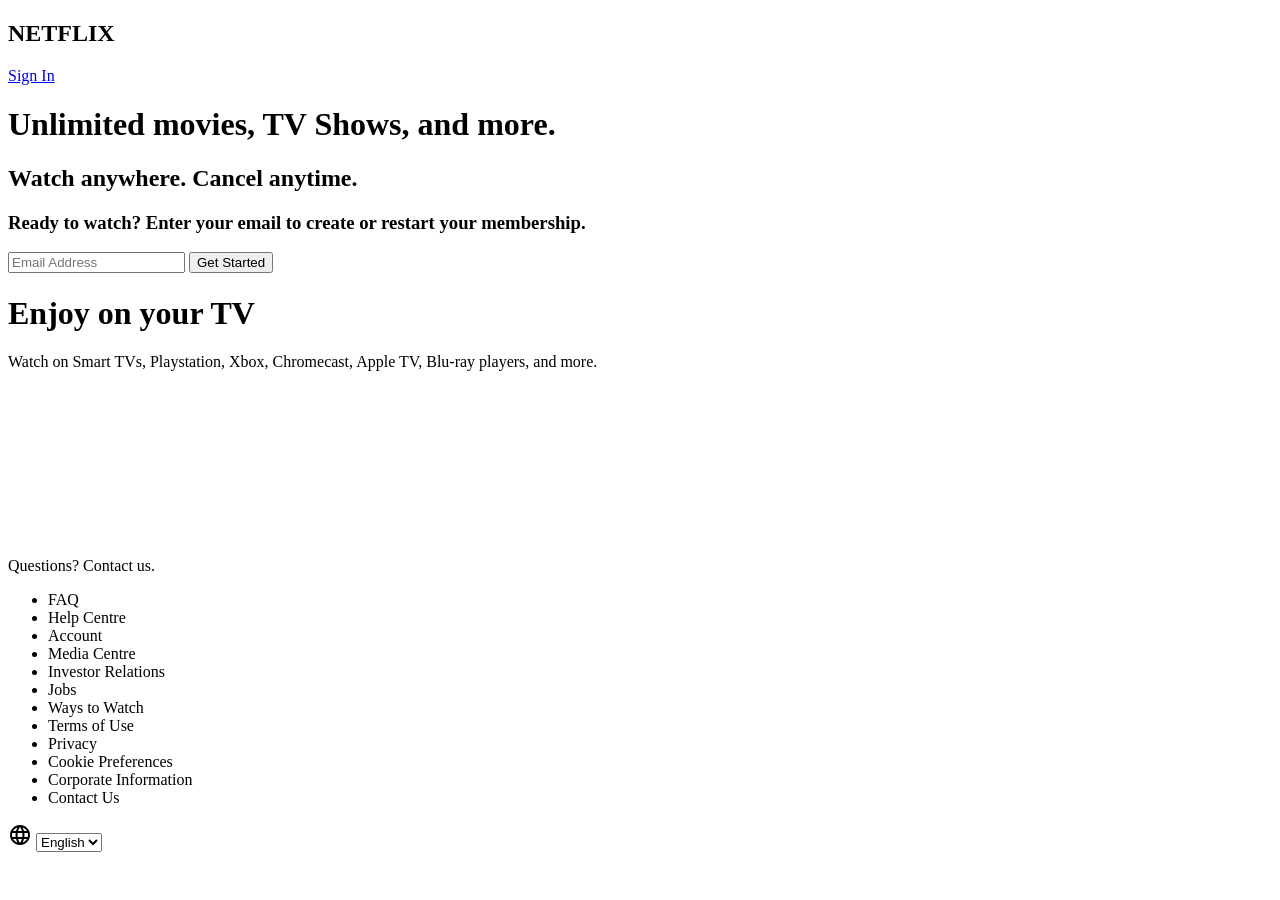
==== Netflix-project.html @ ba579462 "Add files via upload" ====
<!DOCTYPE html>
<html lang="en">

<head>
    <meta charset="UTF-8">
    <meta http-equiv="X-UA-Compatible" content="IE=edge">
    <meta name="viewport" content="width=device-width, initial-scale=1.0">

    <!-- CSS LINK -->
    <link rel="stylesheet" href="./contact-us/style.css">

    <!-- Icons -->
    <link href="https://fonts.googleapis.com/icon?family=Material+Icons" rel="stylesheet">

    <title>Netflix Clone</title>
</head>

<body>

    <div class="banner-wrap">
        <div class="overlay"></div>

        <!-- NAVBAR -->
        <div class="navbar">
            <h2 class="logo">NETFLIX</h2>
            <a href="https://www.netflix.com/login">Sign In</a>
        </div>

        <!-- HERO CONTENT -->
        <div class="banner-container">
            <h1 class="card-title">Unlimited movies, TV Shows, and more.</h1>
            <h2 class="card-subtitle">Watch anywhere. Cancel anytime.</h2>

            <form class="form">
                <h3 class="email-form-title">
                    Ready to watch? Enter your email to create or restart your membership.
                </h3>

                <div class="get-started-form">
                    <input type="email" placeholder="Email Address">
                    <button>Get Started</button>
                </div>
            </form>
        </div>
    </div>

    <!-- INFO SECTION -->
    <div class="info-container">
        <div class="info">
            <h1 class="card-title">Enjoy on your TV</h1>
            <p class="card-subtitle">
                Watch on Smart TVs, Playstation, Xbox, Chromecast, Apple TV,
                Blu-ray players, and more.
            </p>
        </div>

        <div class="tv-container">
            <img src="https://assets.nflxext.com/ffe/siteui/acquisition/ourStory/fuji/desktop/tv.png" alt="">
            <video autoplay playsinline muted loop>
                <source src="https://assets.nflxext.com/ffe/siteui/acquisition/ourStory/fuji/desktop/video-tv-in-0819.m4v"
                    type="video/mp4">
            </video>
        </div>
    </div>

    <!-- FOOTER -->
    <div class="footer">
        <div class="footer-items">

            <p class="questions-title">Questions? Contact us.</p>

            <ul class="footer-links">
                <li>FAQ</li>
                <li>Help Centre</li>
                <li>Account</li>
                <li>Media Centre</li>
                <li>Investor Relations</li>
                <li>Jobs</li>
                <li>Ways to Watch</li>
                <li>Terms of Use</li>
                <li>Privacy</li>
                <li>Cookie Preferences</li>
                <li>Corporate Information</li>
                <li>Contact Us</li>
            </ul>

            <div class="language">
                <i class="material-icons">language</i>
                <select>
                    <option>English</option>
                    <option>Swahili</option>
                </select>
            </div>

        </div>
    </div>

</body>
</html>
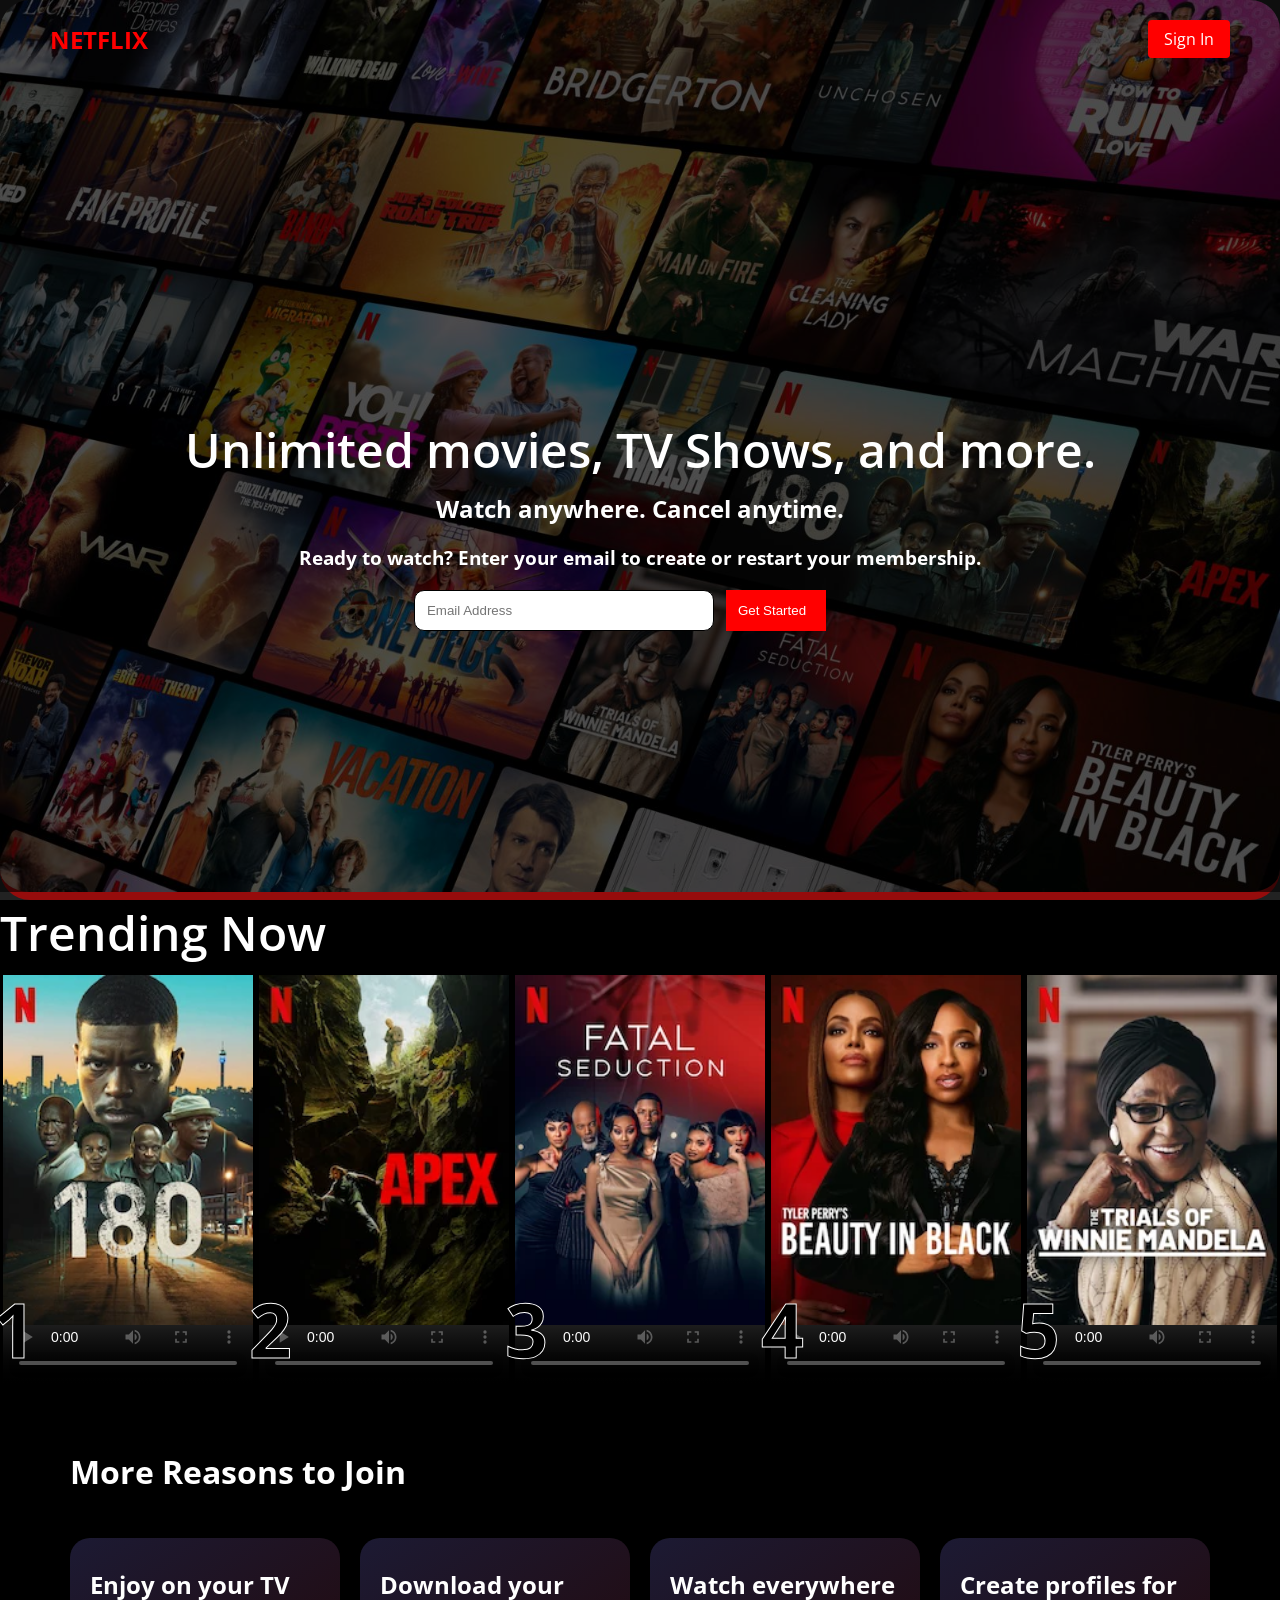
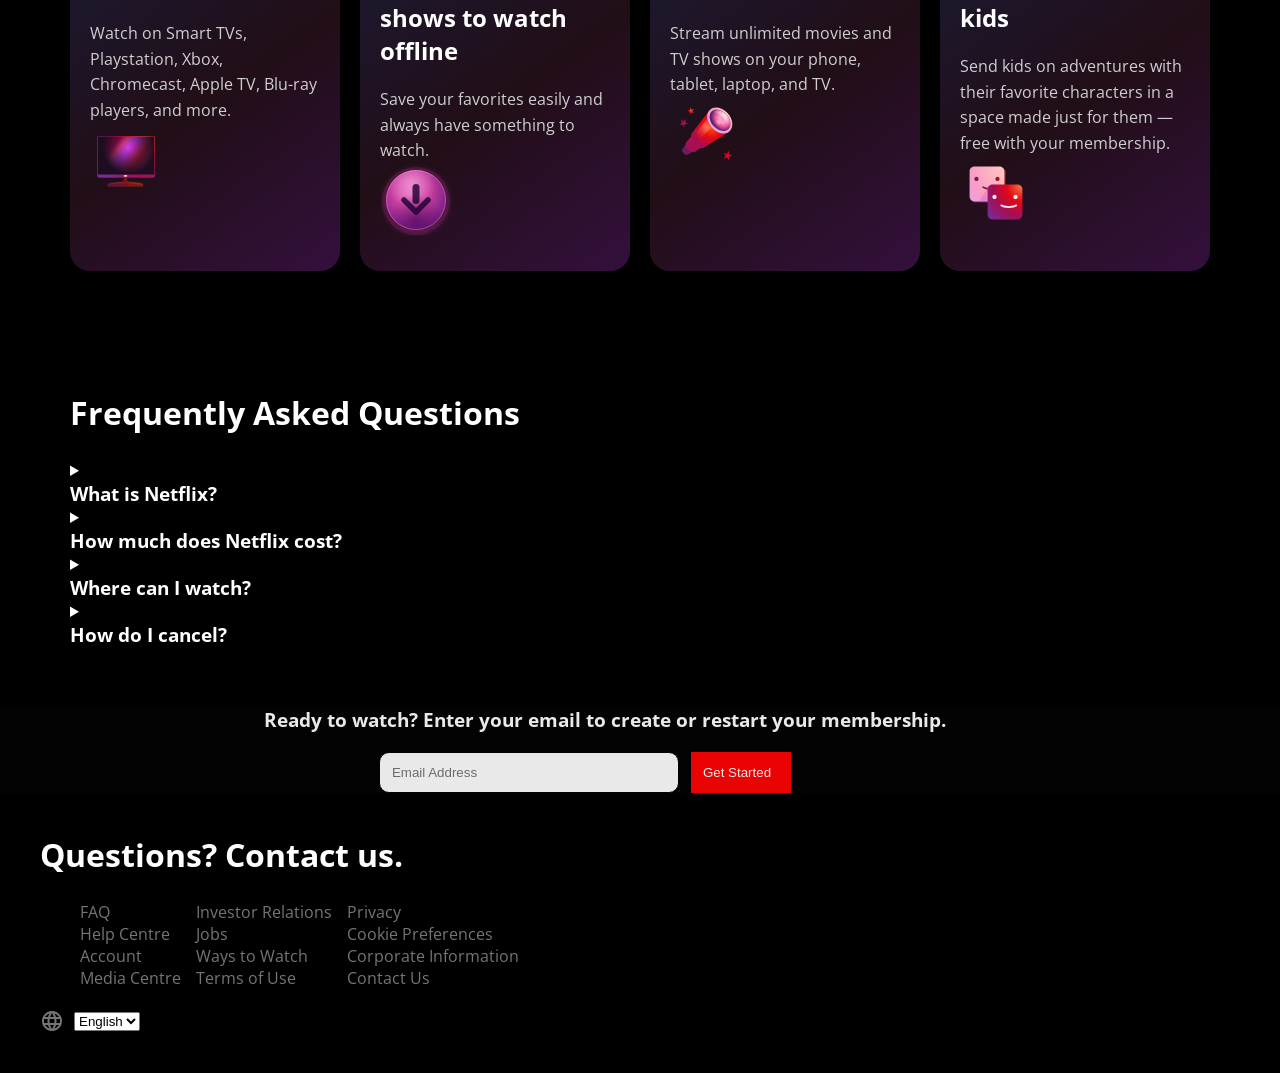
==== commit 5b03503c: "I have made the top section of the dummy Netflix clone and made an email input and then I made a tre" ====
--- a/Netflix-project.html
+++ b/Netflix-project.html
@@ -1,99 +1,248 @@
-<!DOCTYPE html>
-<html lang="en">
-
-<head>
-    <meta charset="UTF-8">
-    <meta http-equiv="X-UA-Compatible" content="IE=edge">
-    <meta name="viewport" content="width=device-width, initial-scale=1.0">
-
-    <!-- CSS LINK -->
-    <link rel="stylesheet" href="./contact-us/style.css">
-
-    <!-- Icons -->
-    <link href="https://fonts.googleapis.com/icon?family=Material+Icons" rel="stylesheet">
-
-    <title>Netflix Clone</title>
-</head>
-
-<body>
-
-    <div class="banner-wrap">
-        <div class="overlay"></div>
-
-        <!-- NAVBAR -->
-        <div class="navbar">
-            <h2 class="logo">NETFLIX</h2>
-            <a href="https://www.netflix.com/login">Sign In</a>
-        </div>
-
-        <!-- HERO CONTENT -->
-        <div class="banner-container">
-            <h1 class="card-title">Unlimited movies, TV Shows, and more.</h1>
-            <h2 class="card-subtitle">Watch anywhere. Cancel anytime.</h2>
-
-            <form class="form">
-                <h3 class="email-form-title">
-                    Ready to watch? Enter your email to create or restart your membership.
-                </h3>
-
-                <div class="get-started-form">
-                    <input type="email" placeholder="Email Address">
-                    <button>Get Started</button>
-                </div>
-            </form>
-        </div>
-    </div>
-
-    <!-- INFO SECTION -->
-    <div class="info-container">
-        <div class="info">
-            <h1 class="card-title">Enjoy on your TV</h1>
-            <p class="card-subtitle">
-                Watch on Smart TVs, Playstation, Xbox, Chromecast, Apple TV,
-                Blu-ray players, and more.
-            </p>
-        </div>
-
-        <div class="tv-container">
-            <img src="https://assets.nflxext.com/ffe/siteui/acquisition/ourStory/fuji/desktop/tv.png" alt="">
-            <video autoplay playsinline muted loop>
-                <source src="https://assets.nflxext.com/ffe/siteui/acquisition/ourStory/fuji/desktop/video-tv-in-0819.m4v"
-                    type="video/mp4">
-            </video>
-        </div>
-    </div>
-
-    <!-- FOOTER -->
-    <div class="footer">
-        <div class="footer-items">
-
-            <p class="questions-title">Questions? Contact us.</p>
-
-            <ul class="footer-links">
-                <li>FAQ</li>
-                <li>Help Centre</li>
-                <li>Account</li>
-                <li>Media Centre</li>
-                <li>Investor Relations</li>
-                <li>Jobs</li>
-                <li>Ways to Watch</li>
-                <li>Terms of Use</li>
-                <li>Privacy</li>
-                <li>Cookie Preferences</li>
-                <li>Corporate Information</li>
-                <li>Contact Us</li>
-            </ul>
-
-            <div class="language">
-                <i class="material-icons">language</i>
-                <select>
-                    <option>English</option>
-                    <option>Swahili</option>
-                </select>
-            </div>
-
-        </div>
-    </div>
-
-</body>
+<!DOCTYPE html>
+<html lang="en">
+
+<head>
+    <meta charset="UTF-8">
+    <meta http-equiv="X-UA-Compatible" content="IE=edge">
+    <meta name="viewport" content="width=device-width, initial-scale=1.0">
+    <meta name="description" content="A simple Netflix clone for educational purposes and Not for personal use or advertising use, Im am just learning how to use Html, CSS and JavaScript.">
+    <meta name="author" content="Mukelani Sindana">
+
+    
+    <link rel="stylesheet" href="style.css">
+
+    
+    <link href="https://fonts.googleapis.com/icon?family=Material+Icons" rel="stylesheet">
+
+    <title>DummyNetflix Clone</title>
+</head>
+
+<body>
+
+    <div class="banner-wrap">
+        <div class="overlay"></div>
+
+        
+        <div class="navbar">
+            <h2 class="logo">NETFLIX</h2>
+            <a href="https://www.netflix.com/login">Sign In</a>
+        </div>
+
+        
+        <div class="banner-container">
+            <h1 class="card-title">Unlimited movies, TV Shows, and more.</h1>
+            <h2 class="card-subtitle">Watch anywhere. Cancel anytime.</h2>
+
+            <form class="form">
+                <h3 class="email-form-title">
+                    Ready to watch? Enter your email to create or restart your membership.
+                </h3>
+
+                <div class="get-started-form">
+                    <input type="email" placeholder="Email Address">
+                    <button>Get Started</button>
+                </div>
+            </form>
+        </div>
+     </div>
+
+
+     <section class="Trending_Now">
+        <h3 class="card-title">Trending Now</h3>
+
+        <div class="slide-wrapper">
+            <div class="slide">
+                <img src="./assets/AAAABZv4NK5_NYPhLzRTN_5V584FKcIVxHbNZ9Yrj46PSAn2INqfrIaUuw7-u509dvCwniC_ievId5dVS6abM7eLFq7KAOQscrYRMV3cXzRTJkkZ5j7FOjTA0ADAmeSO28xvxE0E.webp" >
+                <video width="250px" height="60px" controls>
+                    <source src="./assets/AAAABZv4NK5_NYPhLzRTN_5V584FKcIVxHbNZ9Yrj46PSAn2INqfrIaUuw7-u509dvCwniC_ievId5dVS6abM7eLFq7KAOQscrYRMV3cXzRTJkkZ5j7FOjTA0ADAmeSO28xvxE0E.mp4" type="video/mp4">
+                </video>
+                <span>1</span>
+            </div>
+            <div class="slide">
+                <img src="./assets/AAAABTiNrZ_1C7knUHohvdsU_4PKLRl59bKubAsfjF3rpUGmLRRBt4WqC3mtPL8CZOzEBG9EWB2_j-zxsjyw9fytCy_Td3cx3i6Y79WfBsbxY5zhiEJqrpXLSMCLwsc_WQLxExa2.webp" >
+                <video width="250px" height="60px" controls>
+                    <source src="./assets/AAAABTiNrZ_1C7knUHohvdsU_4PKLRl59bKubAsfjF3rpUGmLRRBt4WqC3mtPL8CZOzEBG9EWB2_j-zxsjyw9fytCy_Td3cx3i6Y79WfBsbxY5zhiEJqrpXLSMCLwsc_WQLxExa2.mp4" type="video/mp4">
+                </video>
+                <span>2</span>
+            </div>
+            <div class="slide">
+                <img src="./assets/AAAABS8lvW_8XfYxgwQWyQZyy_B-NvtRCUUlhTuz-Sbypa6tQzYX1T1105FjdIjSuIW0bYR47h-5QYkxtw9ziu1Pcdt9XQ-Eymm9K2ucRo8C865uJLGRfkU9qEG6wa7cAxoKWr-n.webp" >
+                <video width="250px" height="60px" controls>
+                    <source src="./assets/AAAABS8lvW_8XfYxgwQWyQZyy_B-NvtRCUUlhTuz-Sbypa6tQzYX1T1105FjdIjSuIW0bYR47h-5QYkxtw9ziu1Pcdt9XQ-Eymm9K2ucRo8C865uJLGRfkU9qEG6wa7cAxoKWr-n.mp4" type="video/mp4">
+                </video>
+                <span>3</span>
+            </div>
+            <div class="slide">
+                <img src="./assets/AAAABVEtdUZiz4F_VvRar_YRYkemWQzwLgXXV3Rb09mIeldUR-FE4-C7pGxRK25v2LwdjxDmfZFrXUnFeRkiZFE-ytZMaWLGwBi0X2HaLi7OHyWJXa5pxJAztWNwovRZ39Ou52zy.webp" >
+                <video width="250px" height="60px" controls>
+                    <source src="./assets/AAAABVEtdUZiz4F_VvRar_YRYkemWQzwLgXXV3Rb09mIeldUR-FE4-C7pGxRK25v2LwdjxDmfZFrXUnFeRkiZFE-ytZMaWLGwBi0X2HaLi7OHyWJXa5pxJAztWNwovRZ39Ou52zy.mp4" type="video/mp4">
+                </video>
+                <span>4</span>
+            </div>
+            <div class="slide">
+                <img src="./assets/AAAABTB2hzg_sN2ugdmGmdiLNnOsJeOZuMc2ICY7xjqraXkxVLNJuCaxR4D-pR1KWtSrNqjwZw2UfpuUoJbdI4tYruF7ZpN9UhHsQ_G-LABBSduMjs95t3zml62Gz_vQWG0OotQj.webp" >
+                <video width="250px" height="60px" controls>
+                    <source src="./assets/AAAABTB2hzg_sN2ugdmGmdiLNnOsJeOZuMc2ICY7xjqraXkxVLNJuCaxR4D-pR1KWtSrNqjwZw2UfpuUoJbdI4tYruF7ZpN9UhHsQ_G-LABBSduMjs95t3zml62Gz_vQWG0OotQj.mp4" type="video/mp4">
+                </video>
+                <span>5</span>
+            </div>
+        </div>
+     </section>
+
+     <section class="reasons">
+
+     <h2 class="reasons-title">More Reasons to Join</h2>
+
+     <div class="reasons-container">
+
+        <div class="reason-card">
+            <h3>Enjoy on your TV</h3>
+
+            <p>
+                Watch on Smart TVs, Playstation, Xbox,
+                Chromecast, Apple TV, Blu-ray players,
+                and more.
+            </p>
+
+            <img src="./assets/download.svg" alt="">
+
+        </div>
+
+     </div>
+
+     <div class="reasons-container">
+
+        <div class="reason-card">
+            <h3>Download your shows to watch offline</h3>
+
+            <p>
+                Save your favorites easily and always have something to watch.
+            </p>
+
+            <img src="./assets/download-icon (1).svg" alt="">
+
+        </div>
+
+       </div>
+       <div class="reason-card">
+            <h3>Watch everywhere</h3>
+
+            <p>
+                Stream unlimited movies and TV shows on your phone, tablet, laptop, and TV.
+            </p>
+
+            <img src="./assets/telescope-icon.svg" alt="">
+
+        </div>
+
+        </div>
+       <div class="reason-card">
+            <h3>Create profiles for kids</h3>
+
+            <p>
+                Send kids on adventures with their favorite characters in a space made just for them — free with your membership.
+            </p>
+
+            <img src="./assets/profiles-icon.svg" alt="">
+
+        </div>
+
+     </div>
+     </section>
+     <section class="FAQ1">
+      <h3 class="questions-title">Frequently Asked Questions</h3>
+       <div class="questions-container">
+
+        <div class="question-card">
+            <details>
+           <summary> <h3>What is Netflix?</h3></summary>
+            
+                <p>
+                    Netflix is a streaming service that offers a wide variety of award-winning TV shows, movies, anime, documentaries, and more on thousands of internet-connected devices.
+                </p>
+            </details>
+
+        </div>
+
+        <div class="question-card">
+            <details>
+            <summary><h3>How much does Netflix cost?</h3></summary>
+            
+                <p>
+                    Watch Netflix on your smartphone, tablet, Smart TV, laptop, or streaming device, all for one low monthly price. Plans range from R99 to R199 a month. No extra costs, no contracts.
+                </p>
+            </details>
+
+        </div>
+
+        <div class="question-card">
+            <details>
+            <summary><h3>Where can I watch?</h3></summary>
+                <p>
+                    Watch anywhere, anytime. Sign in with your Netflix account to watch instantly on the web at netflix.com from your personal computer or on any internet-connected device that offers the Netflix app, including smart TVs, smartphones, tablets, streaming media players and game consoles.
+                </p>
+            </details>
+
+        </div>
+
+        <div class="question-card">
+            <details>
+            <summary><h3>How do I cancel?</h3></summary>
+            <p>
+                Netflix is flexible. There are no pesky contracts and no commitments. You can easily cancel your account online in two clicks. There are no cancellation fees – start or stop your account anytime.
+            </p>
+         </details>
+
+        </div>
+      </section>
+
+       <div class="email">
+        <h3 class="email-title">Ready to watch? Enter your email to create or restart your membership.</h3>
+
+        <div class="get-started-form">
+            <input type="email" placeholder="Email Address">
+            <button>Get Started</button>
+        </div>
+        
+       </div>
+
+    
+     <div class="footer">
+        <div class="footer-items">
+
+            <p class="questions-title">Questions? Contact us.</p>
+
+            <ul class="footer-links">
+                <section class="Q1">
+                <li>FAQ</li>
+                <li>Help Centre</li>
+                <li>Account</li>
+                <li>Media Centre</li>
+                       </section>
+             <section class="Q2">
+                <li>Investor Relations</li>
+                <li>Jobs</li>
+                <li>Ways to Watch</li>
+                <li>Terms of Use</li>
+                        </section>
+                <section class="Q3">
+                <li>Privacy</li>
+                <li>Cookie Preferences</li>
+                <li>Corporate Information</li>
+                <li>Contact Us</li>
+               </section>
+            </ul>
+
+            <div class="language">
+                <i class="material-icons">language</i>
+                <select>
+                    <option>English</option>
+                    <option>Swahili</option>
+                </select>
+            </div>
+
+        </div>
+    </div>
+
+</body>
 </html>
--- a/style.css
+++ b/style.css
@@ -0,0 +1,242 @@
+@import url('https://fonts.googleapis.com/css2?family=Open+Sans:wght@400;600;700&display=swap');
+
+* {
+    box-sizing: border-box;
+    margin: 0;
+    text-decoration: none;
+}
+
+body {
+    font-family: 'Open Sans', sans-serif;
+    background-color: #222;
+}
+
+.card-title {
+    font-size: 3rem;
+    margin-bottom: 10px;
+    font-weight: 600;
+}
+
+.card-subtitle {
+    font-size: 1.5rem;
+    margin-bottom: 20px;
+}
+
+.banner-wrap {
+    position: relative;
+    background-image: url("./assets/ZA-en-20260504-TRIFECTA-perspective_94520d24-9c01-4049-a57b-c8b6a0042825_large.jpg");
+    background-size: cover;
+    background-repeat: no-repeat;
+    background-position: center;
+    height: 100vh;
+    border-bottom: 8px solid #960c0c;
+    border-radius: 30px;
+}
+
+.slide-wrapper {
+    display: flex;
+    justify-content: space-around;
+}
+
+.slide {
+    position: relative;
+    display: inline-block;
+    transition: transform 0.4s ease-in-out;
+    cursor: pointer;
+}
+
+.slide img {
+    display: block;
+    width: 100%;
+    transition: transform 0.4s ease-in-out;
+}
+
+.slide:hover {
+    transform: scale(1.08);
+}
+
+.slide span {
+    font-weight: bold;
+    font-size: 75px;
+    -webkit-text-stroke: 1px white;
+    position: absolute;
+    left: -10px;
+    bottom: 10px;
+    color: black;
+}
+
+.overlay {
+    position: absolute;
+    top: 0;
+    left: 0;
+    width: 100%;
+    height: 100%;
+    background: rgba(0,0,0,0.6);
+}
+
+.navbar {
+    display: flex;
+    justify-content: space-between;
+    align-items: center;
+    padding: 20px 50px;
+    position: relative;
+    z-index: 2;
+}
+
+.logo {
+    color: red;
+    font-weight: 700;
+}
+
+.navbar a {
+    background: red;
+    color: white;
+    padding: 8px 16px;
+    border-radius: 4px;
+}
+
+.banner-container {
+    position: relative;
+    z-index: 2;
+    color: white;
+    text-align: center;
+    top: 50%;
+    transform: translateY(-50%);
+}
+
+
+
+.Trending_Now {
+    color: white;
+    background-color: black;
+}
+
+.get-started-form {
+    display: flex;
+    justify-content: center;
+    margin-top: 20px;
+    padding-right: 40px;
+    border-radius: 5px;
+}
+
+.get-started-form input {
+    padding: 12px;
+    width: 300px;
+    border: 1px solid black;
+    border-radius: 10px;
+}
+
+.get-started-form button {
+    padding-left: 12px;
+    padding-right: 20px;
+    margin-left: 12px;
+    background: red;
+    color: white;
+    border: none;
+    cursor: pointer;
+}
+
+.reasons {
+    background: black;
+    color: white;
+    padding: 60px 70px;
+    display: grid;
+    grid-template-columns: repeat(4, minmax(0, 1fr));
+    gap: 20px;
+}
+
+.reasons-title {
+    font-size: 2rem;
+    margin-bottom: 25px;
+    font-weight: 700;
+    grid-column: 1 / -1;
+}
+
+.reasons-container {
+    display: contents;
+}
+
+.reason-card {
+    position: relative;
+    width: 100%;
+    min-height: 300px;
+    padding: 30px 20px;
+    border-radius: 20px;
+    background: linear-gradient(
+        145deg,
+        #1c1a33,
+        #210e17,
+        #34103d
+    );
+}
+
+.reason-card h3 {
+    font-size: 1.5rem;
+    margin-bottom: 20px;
+}
+
+.reason-card p {
+    color: #cfcfcf;
+    line-height: 1.6;
+    font-size: 1rem;
+}
+
+.reason-card svg {
+    position: absolute;
+    right: 20px;
+    bottom: 20px;
+}
+
+.FAQ1 {
+    background: black;
+    color: white;
+    display: flex;
+    flex-direction: column;
+    padding: 60px 70px;
+}
+.questions-title {
+    font-size: 2rem;
+    margin-bottom: 25px;
+    font-weight: 700;
+    color: white;
+}
+.email {
+    background-color: black;
+    color: white;
+    padding-right: 70px;
+    text-align: center;
+    opacity: 0.9;
+}
+.footer {
+    background: black;
+    color: #757575;
+    padding: 40px;
+}
+
+.section {
+    display: flex;
+    flex-direction: column;
+    justify-content: space-around;
+}
+
+.footer-links {
+    display: flex;
+    flex-wrap: wrap;
+    gap: 15px;
+    margin: 20px 0;
+}
+
+.footer-links li {
+    list-style: none;
+    cursor: pointer;
+}
+
+.footer-links li:hover {
+    text-decoration: underline;
+}
+
+.language {
+    display: flex;
+    align-items: center;
+    gap: 10px;
+}
